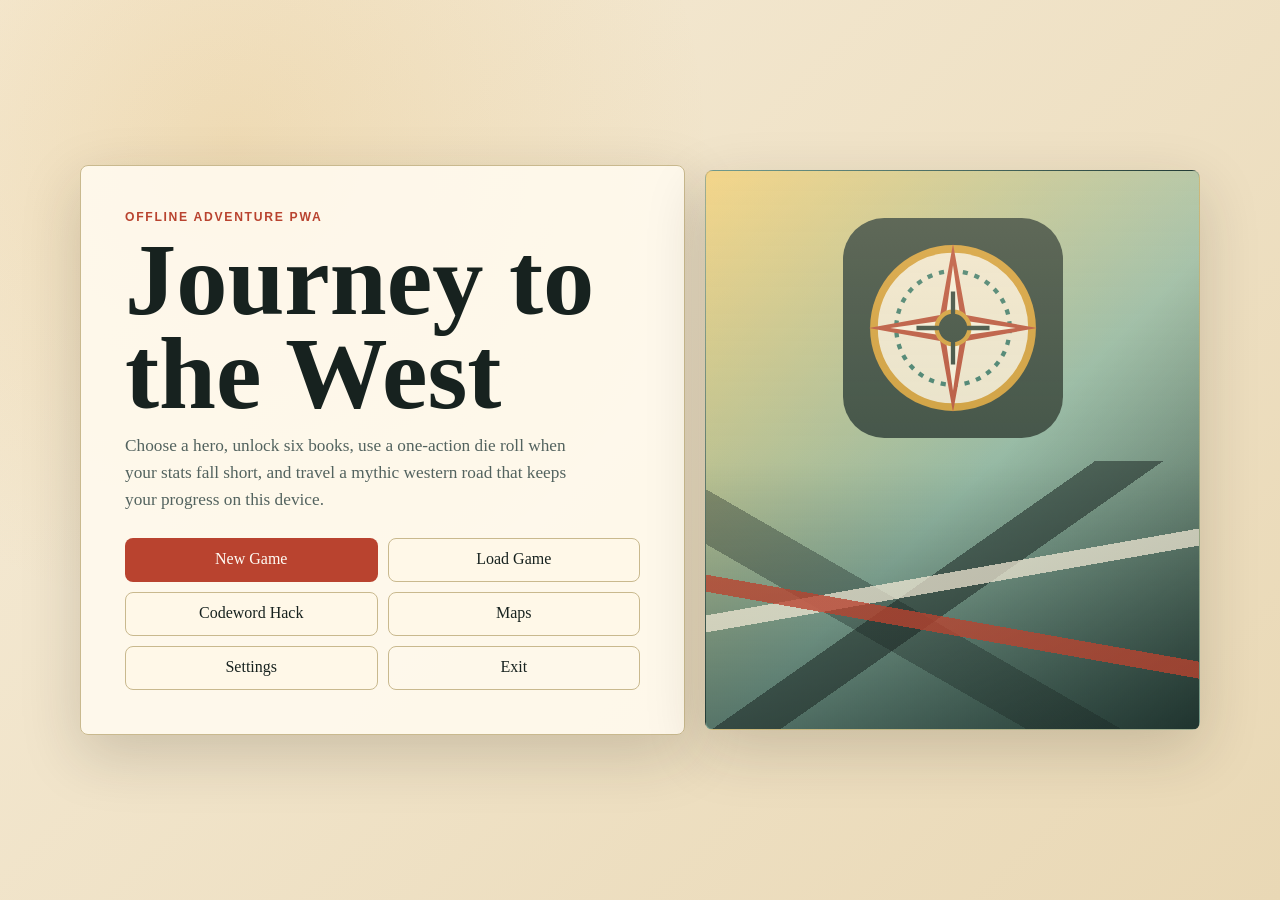
==== index.html @ ff921e15 "first version" ====
<!doctype html>
<html lang="en">
  <head>
    <meta charset="utf-8">
    <meta name="viewport" content="width=device-width, initial-scale=1">
    <meta name="theme-color" content="#243832">
    <meta name="description" content="Journey to the West, an offline choose-your-own-adventure PWA.">
    <title>Journey to the West</title>
    <link rel="manifest" href="manifest.webmanifest">
    <link rel="icon" href="assets/compass.svg" type="image/svg+xml">
    <link rel="stylesheet" href="styles.css">
  </head>
  <body>
    <div id="app" class="app" aria-live="polite">
      <noscript>This game needs JavaScript enabled to run.</noscript>
    </div>
    <script src="data.js"></script>
    <script src="app.js"></script>
  </body>
</html>
---- styles.css ----
:root {
  color-scheme: light;
  --bg: #f6ecd8;
  --bg-strong: #e9d8b5;
  --ink: #17221f;
  --muted: #53635f;
  --line: #c9b98e;
  --panel: rgba(255, 250, 238, 0.92);
  --panel-solid: #fff8e8;
  --accent: #b9432f;
  --accent-2: #2f7569;
  --accent-3: #d69a2d;
  --danger: #8f2f2a;
  --shadow: 0 20px 60px rgba(38, 32, 22, 0.18);
  --radius: 8px;
  --font-size: 16px;
}

body.dark {
  color-scheme: dark;
  --bg: #141715;
  --bg-strong: #202921;
  --ink: #f5ead8;
  --muted: #b7c5be;
  --line: #4e594f;
  --panel: rgba(27, 35, 30, 0.94);
  --panel-solid: #1b231e;
  --accent: #e36d4e;
  --accent-2: #64b7a4;
  --accent-3: #e1af52;
  --danger: #ff8a76;
  --shadow: 0 20px 60px rgba(0, 0, 0, 0.35);
}

* {
  box-sizing: border-box;
}

html {
  min-height: 100%;
  background: var(--bg);
}

body {
  min-height: 100vh;
  margin: 0;
  color: var(--ink);
  font: var(--font-size)/1.55 Georgia, "Times New Roman", serif;
  background:
    radial-gradient(circle at 18% 16%, rgba(214, 154, 45, 0.18), transparent 30rem),
    linear-gradient(135deg, var(--bg), var(--bg-strong));
}

button,
input,
select {
  font: inherit;
}

button {
  min-height: 44px;
  border: 1px solid var(--line);
  border-radius: var(--radius);
  color: var(--ink);
  background: var(--panel-solid);
  cursor: pointer;
}

button:hover,
button:focus-visible {
  border-color: var(--accent-2);
  outline: 2px solid rgba(47, 117, 105, 0.2);
  outline-offset: 2px;
}

button:disabled {
  cursor: not-allowed;
  opacity: 0.55;
}

.app {
  min-height: 100vh;
}

.screen {
  width: min(1120px, calc(100% - 32px));
  min-height: 100vh;
  margin: 0 auto;
  padding: 32px 0;
  display: grid;
  align-content: center;
  gap: 20px;
}

.title-screen {
  grid-template-columns: minmax(0, 1.1fr) minmax(280px, 0.9fr);
  align-items: center;
}

.hero-art {
  min-height: 560px;
  border-radius: 8px;
  border: 1px solid rgba(23, 34, 31, 0.16);
  position: relative;
  overflow: hidden;
  background:
    linear-gradient(180deg, rgba(248, 229, 184, 0.3), rgba(47, 117, 105, 0.14)),
    url("assets/compass.svg") center 14% / 220px 220px no-repeat,
    linear-gradient(135deg, #f2cf77, #8fb9a7 55%, #243832);
  box-shadow: var(--shadow);
}

.hero-art::before,
.hero-art::after {
  content: "";
  position: absolute;
  inset: auto -10% 0;
  height: 48%;
  background:
    linear-gradient(145deg, transparent 0 45%, rgba(23, 34, 31, 0.52) 45% 52%, transparent 52%),
    linear-gradient(30deg, transparent 0 35%, rgba(23, 34, 31, 0.34) 35% 44%, transparent 44%),
    linear-gradient(180deg, transparent, rgba(23, 34, 31, 0.42));
}

.hero-art::after {
  inset: auto 0 8%;
  height: 28%;
  background:
    linear-gradient(10deg, transparent 0 38%, rgba(185, 67, 47, 0.78) 38% 45%, transparent 45%),
    linear-gradient(170deg, transparent 0 36%, rgba(246, 236, 216, 0.7) 36% 43%, transparent 43%);
}

.title-copy,
.panel {
  border: 1px solid var(--line);
  border-radius: var(--radius);
  background: var(--panel);
  box-shadow: var(--shadow);
}

.title-copy {
  padding: clamp(22px, 5vw, 44px);
}

.eyebrow {
  margin: 0 0 8px;
  color: var(--accent);
  font: 700 0.76rem/1.2 Arial, sans-serif;
  letter-spacing: 0.14em;
  text-transform: uppercase;
}

h1,
h2,
h3,
p {
  margin-top: 0;
}

h1 {
  margin-bottom: 12px;
  font-size: clamp(2.8rem, 8vw, 6.4rem);
  line-height: 0.92;
}

h2 {
  margin-bottom: 8px;
  font-size: clamp(1.6rem, 4vw, 2.8rem);
  line-height: 1.02;
}

h3 {
  margin-bottom: 8px;
  font-size: 1.1rem;
}

.subtitle {
  max-width: 52ch;
  color: var(--muted);
  font-size: 1.08rem;
}

.menu-grid {
  display: grid;
  grid-template-columns: repeat(2, minmax(0, 1fr));
  gap: 10px;
  margin-top: 24px;
}

.primary {
  color: #fffdf6;
  border-color: transparent;
  background: var(--accent);
}

.secondary {
  color: #fffdf6;
  border-color: transparent;
  background: var(--accent-2);
}

.quiet {
  background: transparent;
}

.danger {
  color: #fffdf6;
  border-color: transparent;
  background: var(--danger);
}

.topbar {
  display: flex;
  align-items: flex-start;
  justify-content: space-between;
  gap: 16px;
}

.screen-toolbar {
  grid-column: 1 / -1;
  display: flex;
  justify-content: flex-end;
  gap: 10px;
}

.panel {
  padding: clamp(18px, 4vw, 32px);
}

.hero-grid,
.save-grid,
.book-grid,
.section-grid,
.online-grid {
  display: grid;
  grid-template-columns: repeat(auto-fit, minmax(230px, 1fr));
  gap: 14px;
}

.hero-card,
.save-card,
.book-card,
.choice-card,
.stat-card,
.section-node {
  border: 1px solid var(--line);
  border-radius: var(--radius);
  padding: 16px;
  background: var(--panel-solid);
}

.hero-card {
  display: grid;
  gap: 12px;
}

.hero-card header,
.game-layout header {
  display: flex;
  align-items: flex-start;
  justify-content: space-between;
  gap: 12px;
}

.role,
.meta,
.muted {
  color: var(--muted);
}

.stat-list {
  display: grid;
  gap: 8px;
  margin: 0;
}

.stat-row {
  display: grid;
  grid-template-columns: 92px 1fr auto;
  gap: 10px;
  align-items: center;
}

.bar {
  height: 9px;
  border-radius: 99px;
  overflow: hidden;
  background: color-mix(in srgb, var(--line), transparent 35%);
}

.bar span {
  display: block;
  height: 100%;
  width: var(--value);
  background: linear-gradient(90deg, var(--accent-2), var(--accent-3));
}

.game-layout {
  grid-template-columns: minmax(250px, 0.34fr) minmax(0, 0.66fr);
  align-content: start;
}

.sidebar {
  display: grid;
  gap: 14px;
}

.story-text {
  font-size: 1.12rem;
}

.story-scene {
  min-height: 180px;
  margin: 20px 0;
  border-radius: 8px;
  border: 1px solid var(--line);
  background:
    linear-gradient(120deg, rgba(185, 67, 47, 0.15), rgba(47, 117, 105, 0.2)),
    repeating-linear-gradient(135deg, transparent 0 18px, rgba(255, 255, 255, 0.12) 18px 20px);
  position: relative;
  overflow: hidden;
}

.story-scene::before {
  content: attr(data-art);
  position: absolute;
  left: 20px;
  bottom: 16px;
  color: rgba(23, 34, 31, 0.72);
  font: 700 0.78rem/1.2 Arial, sans-serif;
  letter-spacing: 0.16em;
  text-transform: uppercase;
}

body.dark .story-scene::before {
  color: rgba(245, 234, 216, 0.78);
}

.choices {
  display: grid;
  gap: 12px;
}

.choice-card {
  width: 100%;
  text-align: left;
}

.choice-card strong {
  display: block;
  margin-bottom: 4px;
}

.choice-card.locked {
  color: var(--muted);
}

.inventory-list,
.code-list,
.flag-list {
  display: flex;
  flex-wrap: wrap;
  gap: 8px;
  margin: 0;
  padding: 0;
  list-style: none;
}

.pill {
  border: 1px solid var(--line);
  border-radius: 999px;
  padding: 4px 10px;
  background: color-mix(in srgb, var(--panel-solid), var(--accent-3) 9%);
  font: 700 0.78rem/1.3 Arial, sans-serif;
}

.form-row {
  display: grid;
  gap: 8px;
  margin: 12px 0;
}

input,
select {
  min-height: 44px;
  width: 100%;
  border: 1px solid var(--line);
  border-radius: var(--radius);
  padding: 8px 12px;
  color: var(--ink);
  background: var(--panel-solid);
}

.actions {
  display: flex;
  flex-wrap: wrap;
  gap: 10px;
  margin-top: 16px;
}

.book-card.locked,
.section-node.locked {
  opacity: 0.58;
}

.section-node.visited {
  border-color: var(--accent-2);
}

.toast {
  margin-top: 12px;
  color: var(--accent-2);
  font-weight: 700;
}

.install-status {
  padding: 12px;
  border: 1px dashed var(--line);
  border-radius: var(--radius);
  color: var(--muted);
}

.leaderboard-list {
  display: grid;
  gap: 8px;
  margin: 18px 0 0;
  padding-left: 24px;
}

.leaderboard-list li {
  display: grid;
  grid-template-columns: minmax(0, 1fr) minmax(72px, auto);
  gap: 4px 12px;
  align-items: baseline;
  padding: 10px 0;
  border-bottom: 1px solid var(--line);
}

.leaderboard-list span {
  grid-column: 1 / -1;
  color: var(--muted);
  font-size: 0.9rem;
}

.chat-log {
  display: grid;
  gap: 10px;
  max-height: 380px;
  overflow: auto;
  padding: 12px;
  border: 1px solid var(--line);
  border-radius: var(--radius);
  background: color-mix(in srgb, var(--panel-solid), transparent 20%);
}

.chat-message {
  display: grid;
  gap: 2px;
  padding-bottom: 10px;
  border-bottom: 1px solid color-mix(in srgb, var(--line), transparent 35%);
}

.chat-message span {
  overflow-wrap: anywhere;
}

@media (prefers-reduced-motion: no-preference) {
  body:not(.reduce-motion) button,
  body:not(.reduce-motion) .hero-card,
  body:not(.reduce-motion) .choice-card {
    transition: transform 140ms ease, border-color 140ms ease, box-shadow 140ms ease;
  }

  body:not(.reduce-motion) button:hover,
  body:not(.reduce-motion) .hero-card:hover,
  body:not(.reduce-motion) .choice-card:hover {
    transform: translateY(-1px);
  }
}

@media (max-width: 820px) {
  .screen,
  .title-screen,
  .game-layout {
    grid-template-columns: 1fr;
  }

  .screen {
    width: min(100% - 20px, 680px);
    padding: 16px 0;
    align-content: start;
  }

  .hero-art {
    min-height: 260px;
    order: -1;
  }

  .menu-grid {
    grid-template-columns: 1fr;
  }

  .topbar {
    display: grid;
  }

  h1 {
    font-size: clamp(2.4rem, 18vw, 4rem);
  }
}
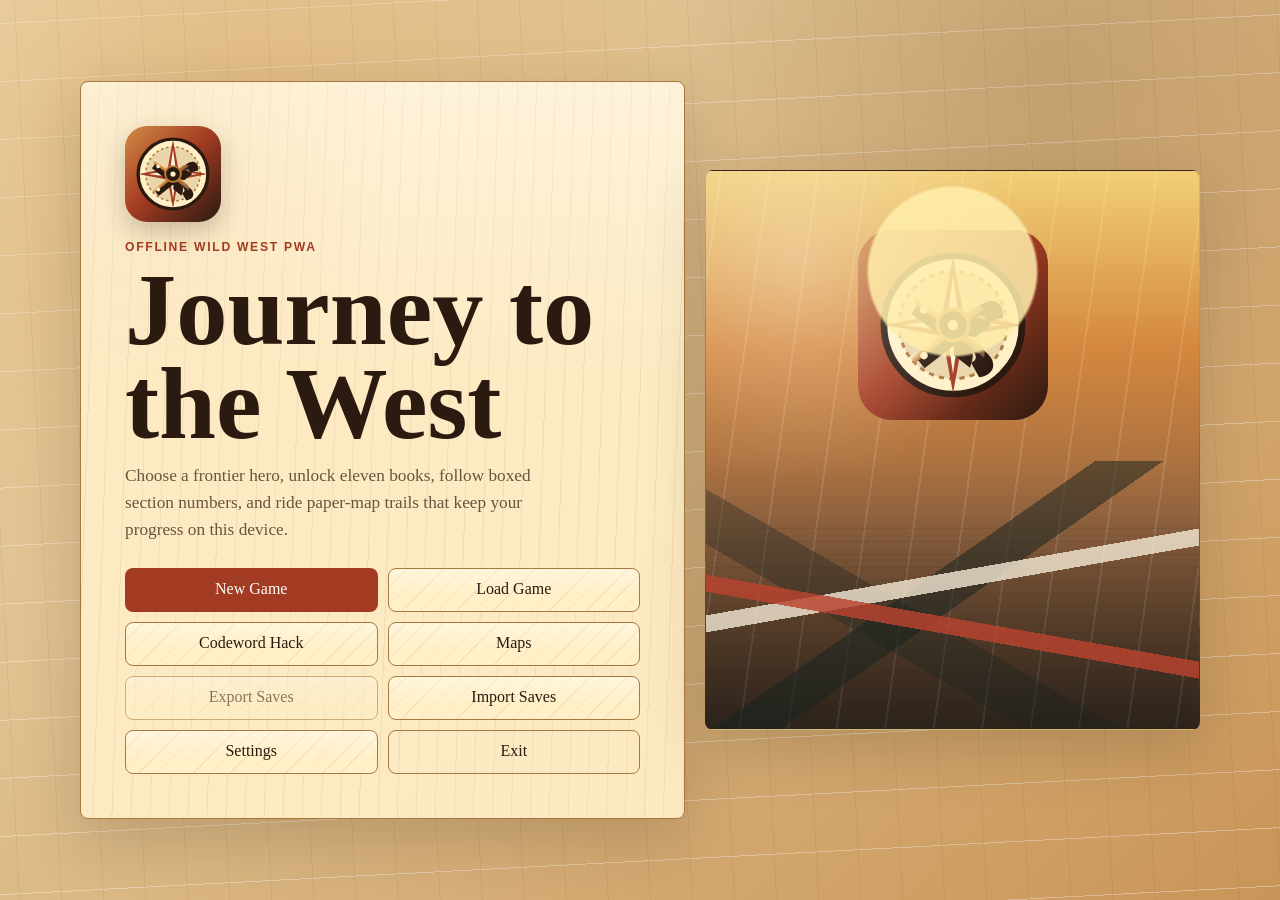
==== commit 10cba601: "updates" ====
--- a/index.html
+++ b/index.html
@@ -3,9 +3,9 @@
   <head>
     <meta charset="utf-8">
     <meta name="viewport" content="width=device-width, initial-scale=1">
-    <meta name="theme-color" content="#243832">
-    <meta name="description" content="Journey to the West, an offline choose-your-own-adventure PWA.">
-    <title>Journey to the West</title>
+    <meta name="theme-color" content="#a33b22">
+    <meta name="description" content="Journey to the West: Frontier Trails, an offline Wild West choose-your-own-adventure PWA.">
+    <title>Journey to the West: Frontier Trails</title>
     <link rel="manifest" href="manifest.webmanifest">
     <link rel="icon" href="assets/compass.svg" type="image/svg+xml">
     <link rel="stylesheet" href="styles.css">
--- a/styles.css
+++ b/styles.css
@@ -1,35 +1,41 @@
 :root {
   color-scheme: light;
-  --bg: #f6ecd8;
-  --bg-strong: #e9d8b5;
-  --ink: #17221f;
-  --muted: #53635f;
-  --line: #c9b98e;
-  --panel: rgba(255, 250, 238, 0.92);
-  --panel-solid: #fff8e8;
-  --accent: #b9432f;
-  --accent-2: #2f7569;
-  --accent-3: #d69a2d;
-  --danger: #8f2f2a;
+  --bg: #ead5aa;
+  --bg-strong: #c99558;
+  --ink: #2a1a10;
+  --muted: #6b543e;
+  --line: #a8783e;
+  --panel: rgba(255, 238, 199, 0.93);
+  --panel-solid: #fff0c8;
+  --accent: #a33b22;
+  --accent-2: #3f6f5c;
+  --accent-3: #c27a2f;
+  --danger: #7f211a;
   --shadow: 0 20px 60px rgba(38, 32, 22, 0.18);
   --radius: 8px;
   --font-size: 16px;
+  --paper-fleck: rgba(94, 68, 35, 0.08);
+  --paper-fiber: rgba(255, 255, 255, 0.32);
+  --surface-sheen: rgba(255, 255, 255, 0.38);
 }
 
 body.dark {
   color-scheme: dark;
-  --bg: #141715;
-  --bg-strong: #202921;
-  --ink: #f5ead8;
-  --muted: #b7c5be;
-  --line: #4e594f;
-  --panel: rgba(27, 35, 30, 0.94);
-  --panel-solid: #1b231e;
-  --accent: #e36d4e;
-  --accent-2: #64b7a4;
-  --accent-3: #e1af52;
-  --danger: #ff8a76;
+  --bg: #1d1510;
+  --bg-strong: #332217;
+  --ink: #f9e8c7;
+  --muted: #d7bc90;
+  --line: #6f4d2a;
+  --panel: rgba(42, 29, 20, 0.95);
+  --panel-solid: #2a1d14;
+  --accent: #df6a3a;
+  --accent-2: #7db098;
+  --accent-3: #dda34e;
+  --danger: #f07c58;
   --shadow: 0 20px 60px rgba(0, 0, 0, 0.35);
+  --paper-fleck: rgba(255, 230, 184, 0.055);
+  --paper-fiber: rgba(255, 255, 255, 0.08);
+  --surface-sheen: rgba(255, 255, 255, 0.06);
 }
 
 * {
@@ -47,7 +53,10 @@
   color: var(--ink);
   font: var(--font-size)/1.55 Georgia, "Times New Roman", serif;
   background:
-    radial-gradient(circle at 18% 16%, rgba(214, 154, 45, 0.18), transparent 30rem),
+    radial-gradient(circle at 18% 16%, rgba(214, 132, 45, 0.26), transparent 30rem),
+    radial-gradient(circle at 82% 8%, rgba(83, 55, 30, 0.16), transparent 24rem),
+    repeating-linear-gradient(87deg, transparent 0 19px, var(--paper-fleck) 19px 20px, transparent 20px 42px),
+    repeating-linear-gradient(177deg, transparent 0 23px, var(--paper-fiber) 23px 24px, transparent 24px 58px),
     linear-gradient(135deg, var(--bg), var(--bg-strong));
 }
 
@@ -62,7 +71,10 @@
   border: 1px solid var(--line);
   border-radius: var(--radius);
   color: var(--ink);
-  background: var(--panel-solid);
+  background:
+    linear-gradient(180deg, var(--surface-sheen), transparent 60%),
+    repeating-linear-gradient(135deg, transparent 0 12px, var(--paper-fleck) 12px 13px),
+    var(--panel-solid);
   cursor: pointer;
 }
 
@@ -80,6 +92,18 @@
 
 .app {
   min-height: 100vh;
+}
+
+.visually-hidden {
+  position: absolute;
+  width: 1px;
+  height: 1px;
+  padding: 0;
+  margin: -1px;
+  overflow: hidden;
+  clip: rect(0 0 0 0);
+  white-space: nowrap;
+  border: 0;
 }
 
 .screen {
@@ -104,9 +128,11 @@
   position: relative;
   overflow: hidden;
   background:
-    linear-gradient(180deg, rgba(248, 229, 184, 0.3), rgba(47, 117, 105, 0.14)),
-    url("assets/compass.svg") center 14% / 220px 220px no-repeat,
-    linear-gradient(135deg, #f2cf77, #8fb9a7 55%, #243832);
+    radial-gradient(circle at 50% 18%, rgba(255, 238, 171, 0.86) 0 5.2rem, transparent 5.4rem),
+    radial-gradient(circle at 18% 16%, rgba(255, 255, 255, 0.32), transparent 14rem),
+    url("assets/compass.svg") center 16% / 190px 190px no-repeat,
+    repeating-linear-gradient(98deg, transparent 0 14px, rgba(255, 255, 255, 0.12) 14px 16px, transparent 16px 48px),
+    linear-gradient(180deg, #f2cf77 0%, #d4873e 32%, #9b6841 62%, #3b2418 100%);
   box-shadow: var(--shadow);
 }
 
@@ -126,20 +152,34 @@
   inset: auto 0 8%;
   height: 28%;
   background:
-    linear-gradient(10deg, transparent 0 38%, rgba(185, 67, 47, 0.78) 38% 45%, transparent 45%),
-    linear-gradient(170deg, transparent 0 36%, rgba(246, 236, 216, 0.7) 36% 43%, transparent 43%);
+    linear-gradient(10deg, transparent 0 38%, rgba(185, 67, 47, 0.82) 38% 45%, transparent 45%),
+    linear-gradient(170deg, transparent 0 36%, rgba(246, 236, 216, 0.78) 36% 43%, transparent 43%),
+    repeating-linear-gradient(0deg, transparent 0 12px, rgba(23, 34, 31, 0.1) 12px 13px);
 }
 
 .title-copy,
 .panel {
   border: 1px solid var(--line);
   border-radius: var(--radius);
-  background: var(--panel);
+  background:
+    linear-gradient(180deg, var(--surface-sheen), transparent 42%),
+    radial-gradient(circle at 12% 8%, rgba(214, 154, 45, 0.1), transparent 16rem),
+    repeating-linear-gradient(92deg, transparent 0 18px, var(--paper-fleck) 18px 19px),
+    var(--panel);
   box-shadow: var(--shadow);
 }
 
 .title-copy {
   padding: clamp(22px, 5vw, 44px);
+}
+
+.app-logo {
+  width: 96px;
+  height: 96px;
+  display: block;
+  margin-bottom: 18px;
+  border-radius: 22px;
+  box-shadow: 0 10px 24px rgba(42, 26, 16, 0.22);
 }
 
 .eyebrow {
@@ -246,7 +286,10 @@
   border: 1px solid var(--line);
   border-radius: var(--radius);
   padding: 16px;
-  background: var(--panel-solid);
+  background:
+    linear-gradient(180deg, var(--surface-sheen), transparent 52%),
+    repeating-linear-gradient(145deg, transparent 0 15px, var(--paper-fleck) 15px 16px),
+    var(--panel-solid);
 }
 
 .hero-card {
@@ -315,10 +358,22 @@
   border-radius: 8px;
   border: 1px solid var(--line);
   background:
-    linear-gradient(120deg, rgba(185, 67, 47, 0.15), rgba(47, 117, 105, 0.2)),
-    repeating-linear-gradient(135deg, transparent 0 18px, rgba(255, 255, 255, 0.12) 18px 20px);
+    var(--scene-texture),
+    repeating-linear-gradient(135deg, transparent 0 18px, rgba(255, 255, 255, 0.12) 18px 20px),
+    linear-gradient(120deg, rgba(185, 67, 47, 0.15), rgba(47, 117, 105, 0.2));
   position: relative;
   overflow: hidden;
+}
+
+.story-scene::after {
+  content: "";
+  position: absolute;
+  inset: 0;
+  background:
+    radial-gradient(circle at 18% 22%, rgba(255, 255, 255, 0.16), transparent 10rem),
+    repeating-linear-gradient(90deg, transparent 0 34px, rgba(23, 34, 31, 0.05) 34px 35px);
+  mix-blend-mode: soft-light;
+  pointer-events: none;
 }
 
 .story-scene::before {
@@ -330,6 +385,93 @@
   font: 700 0.78rem/1.2 Arial, sans-serif;
   letter-spacing: 0.16em;
   text-transform: uppercase;
+  z-index: 1;
+}
+
+.story-scene[data-book="1"] {
+  --scene-texture:
+    radial-gradient(circle at 78% 20%, rgba(255, 225, 131, 0.76) 0 3.8rem, transparent 4rem),
+    linear-gradient(150deg, transparent 0 48%, rgba(66, 87, 64, 0.42) 48% 55%, transparent 55%),
+    linear-gradient(20deg, transparent 0 36%, rgba(185, 67, 47, 0.5) 36% 42%, transparent 42%),
+    linear-gradient(180deg, #efd17f, #c99c65 48%, #6f8a75);
+}
+
+.story-scene[data-book="2"] {
+  --scene-texture:
+    radial-gradient(circle at 76% 18%, rgba(238, 241, 206, 0.72) 0 2.8rem, transparent 3rem),
+    repeating-linear-gradient(0deg, rgba(255, 255, 255, 0.15) 0 2px, transparent 2px 16px),
+    linear-gradient(170deg, transparent 0 52%, rgba(240, 221, 156, 0.28) 52% 57%, transparent 57%),
+    linear-gradient(180deg, #263c54, #315f68 56%, #15272d);
+}
+
+.story-scene[data-book="3"] {
+  --scene-texture:
+    radial-gradient(ellipse at 38% 28%, rgba(255, 255, 255, 0.8), transparent 11rem),
+    radial-gradient(ellipse at 72% 42%, rgba(255, 255, 255, 0.55), transparent 9rem),
+    linear-gradient(135deg, transparent 0 42%, rgba(172, 196, 203, 0.62) 42% 50%, transparent 50%),
+    linear-gradient(180deg, #93b7c6, #f2eee0 52%, #6d8e9a);
+}
+
+.story-scene[data-book="4"] {
+  --scene-texture:
+    repeating-linear-gradient(90deg, rgba(255, 255, 255, 0.16) 0 2px, transparent 2px 28px),
+    linear-gradient(135deg, transparent 0 44%, rgba(210, 169, 74, 0.42) 44% 49%, transparent 49%),
+    linear-gradient(180deg, #2f7569, #91b88b 54%, #1d493d);
+}
+
+.story-scene[data-book="5"] {
+  --scene-texture:
+    radial-gradient(circle at 26% 72%, rgba(227, 109, 78, 0.45), transparent 8rem),
+    repeating-linear-gradient(120deg, rgba(255, 255, 255, 0.08) 0 3px, transparent 3px 24px),
+    linear-gradient(35deg, transparent 0 40%, rgba(32, 34, 31, 0.64) 40% 48%, transparent 48%),
+    linear-gradient(180deg, #655d53, #2c302d 58%, #151817);
+}
+
+.story-scene[data-book="6"] {
+  --scene-texture:
+    radial-gradient(circle at 50% 24%, rgba(255, 232, 156, 0.76) 0 4.4rem, transparent 4.7rem),
+    radial-gradient(ellipse at 50% 78%, rgba(236, 168, 178, 0.34), transparent 12rem),
+    repeating-linear-gradient(60deg, rgba(255, 255, 255, 0.11) 0 2px, transparent 2px 22px),
+    linear-gradient(180deg, #dfb46c, #d8898c 48%, #596f79);
+}
+
+.story-scene[data-book="7"] {
+  --scene-texture:
+    radial-gradient(circle at 24% 24%, rgba(220, 220, 210, 0.34), transparent 8rem),
+    repeating-linear-gradient(110deg, rgba(255, 255, 255, 0.08) 0 3px, transparent 3px 22px),
+    linear-gradient(35deg, transparent 0 40%, rgba(62, 52, 48, 0.62) 40% 48%, transparent 48%),
+    linear-gradient(180deg, #7f7469, #4b433c 58%, #221b18);
+}
+
+.story-scene[data-book="8"] {
+  --scene-texture:
+    radial-gradient(circle at 78% 22%, rgba(227, 109, 78, 0.38), transparent 7rem),
+    repeating-linear-gradient(20deg, rgba(255, 255, 255, 0.07) 0 2px, transparent 2px 18px),
+    linear-gradient(180deg, #6c4a37, #38271d 56%, #19100c);
+}
+
+.story-scene[data-book="9"] {
+  --scene-texture:
+    radial-gradient(circle at 58% 28%, rgba(245, 236, 191, 0.65), transparent 7rem),
+    radial-gradient(ellipse at 48% 78%, rgba(210, 210, 194, 0.25), transparent 11rem),
+    repeating-linear-gradient(70deg, rgba(255, 255, 255, 0.1) 0 2px, transparent 2px 26px),
+    linear-gradient(180deg, #d4b36c, #a78355 54%, #6b5b54);
+}
+
+.story-scene[data-book="10"] {
+  --scene-texture:
+    radial-gradient(circle at 76% 18%, rgba(255, 238, 171, 0.58), transparent 6rem),
+    repeating-linear-gradient(0deg, rgba(255, 255, 255, 0.1) 0 3px, transparent 3px 28px),
+    linear-gradient(160deg, transparent 0 48%, rgba(25, 25, 24, 0.58) 48% 54%, transparent 54%),
+    linear-gradient(180deg, #856044, #4d4a41 55%, #171918);
+}
+
+.story-scene[data-book="11"] {
+  --scene-texture:
+    radial-gradient(circle at 50% 18%, rgba(255, 223, 127, 0.84), transparent 8rem),
+    linear-gradient(30deg, transparent 0 42%, rgba(126, 33, 26, 0.46) 42% 49%, transparent 49%),
+    repeating-linear-gradient(90deg, rgba(255, 255, 255, 0.09) 0 2px, transparent 2px 24px),
+    linear-gradient(180deg, #da9e56, #84412f 54%, #2d1812);
 }
 
 body.dark .story-scene::before {
@@ -339,6 +481,61 @@
 .choices {
   display: grid;
   gap: 12px;
+}
+
+.choice-row {
+  display: grid;
+  grid-template-columns: minmax(64px, auto) minmax(0, 1fr);
+  gap: 12px;
+  align-items: stretch;
+  border: 1px solid var(--line);
+  border-radius: var(--radius);
+  padding: 12px;
+  background:
+    linear-gradient(180deg, var(--surface-sheen), transparent 52%),
+    repeating-linear-gradient(0deg, transparent 0 15px, var(--paper-fleck) 15px 16px),
+    var(--panel-solid);
+}
+
+.choice-row p {
+  margin: 0;
+  display: grid;
+  align-content: center;
+  gap: 4px;
+}
+
+.choice-row span {
+  color: var(--muted);
+}
+
+.choice-row.locked {
+  color: var(--muted);
+}
+
+.choice-number {
+  min-width: 64px;
+  min-height: 64px;
+  padding: 6px;
+  display: grid;
+  place-items: center;
+  color: #fff7df;
+  border: 2px solid color-mix(in srgb, var(--accent-3), #fff 18%);
+  background:
+    radial-gradient(circle at 35% 25%, rgba(255, 255, 255, 0.26), transparent 32%),
+    linear-gradient(180deg, var(--accent), #652214);
+  font: 800 0.86rem/1 Arial, sans-serif;
+  letter-spacing: 0.04em;
+  text-transform: uppercase;
+}
+
+.choice-number:disabled {
+  opacity: 0.65;
+}
+
+.choice-row.locked .choice-number {
+  background:
+    radial-gradient(circle at 35% 25%, rgba(255, 255, 255, 0.16), transparent 32%),
+    linear-gradient(180deg, #87705a, #514033);
 }
 
 .choice-card {
@@ -370,7 +567,9 @@
   border: 1px solid var(--line);
   border-radius: 999px;
   padding: 4px 10px;
-  background: color-mix(in srgb, var(--panel-solid), var(--accent-3) 9%);
+  background:
+    linear-gradient(180deg, var(--surface-sheen), transparent),
+    color-mix(in srgb, var(--panel-solid), var(--accent-3) 9%);
   font: 700 0.78rem/1.3 Arial, sans-serif;
 }
 
@@ -407,6 +606,219 @@
   border-color: var(--accent-2);
 }
 
+.section-node.current {
+  border-color: var(--accent);
+  box-shadow: inset 0 0 0 2px color-mix(in srgb, var(--accent), transparent 35%);
+}
+
+.compact-sections {
+  grid-template-columns: repeat(auto-fit, minmax(112px, 1fr));
+}
+
+.map-card {
+  display: grid;
+  align-content: start;
+  gap: 12px;
+}
+
+.world-map {
+  min-height: 230px;
+  border: 1px solid var(--line);
+  border-radius: var(--radius);
+  position: relative;
+  overflow: hidden;
+  background:
+    var(--map-texture),
+    repeating-linear-gradient(90deg, transparent 0 24px, rgba(255, 255, 255, 0.1) 24px 25px),
+    linear-gradient(135deg, color-mix(in srgb, var(--accent-2), transparent 20%), color-mix(in srgb, var(--accent-3), transparent 18%));
+  box-shadow: inset 0 0 40px rgba(23, 34, 31, 0.18);
+}
+
+.world-map::before,
+.world-map::after {
+  content: "";
+  position: absolute;
+  inset: 0;
+  pointer-events: none;
+}
+
+.world-map::before {
+  background:
+    radial-gradient(circle at 22% 22%, rgba(255, 255, 255, 0.18), transparent 9rem),
+    repeating-linear-gradient(32deg, transparent 0 20px, rgba(23, 34, 31, 0.07) 20px 21px);
+  mix-blend-mode: soft-light;
+}
+
+.world-map::after {
+  border: 12px solid rgba(255, 248, 232, 0.2);
+  box-shadow: inset 0 0 0 1px rgba(23, 34, 31, 0.18);
+}
+
+.world-map[data-book="1"] {
+  --map-texture:
+    radial-gradient(circle at 18% 28%, rgba(255, 226, 138, 0.78), transparent 8rem),
+    linear-gradient(18deg, transparent 0 44%, rgba(111, 138, 117, 0.55) 44% 50%, transparent 50%),
+    linear-gradient(160deg, transparent 0 54%, rgba(185, 67, 47, 0.42) 54% 60%, transparent 60%),
+    linear-gradient(180deg, #e9c16f, #c99156 48%, #799777);
+}
+
+.world-map[data-book="2"] {
+  --map-texture:
+    radial-gradient(circle at 78% 22%, rgba(238, 241, 206, 0.72), transparent 5rem),
+    repeating-linear-gradient(6deg, rgba(255, 255, 255, 0.18) 0 4px, transparent 4px 22px),
+    linear-gradient(110deg, transparent 0 42%, rgba(230, 206, 137, 0.28) 42% 48%, transparent 48%),
+    linear-gradient(180deg, #263c54, #33727b 58%, #15272d);
+}
+
+.world-map[data-book="3"] {
+  --map-texture:
+    radial-gradient(ellipse at 28% 32%, rgba(255, 255, 255, 0.86), transparent 9rem),
+    radial-gradient(ellipse at 68% 46%, rgba(255, 255, 255, 0.58), transparent 8rem),
+    linear-gradient(136deg, transparent 0 42%, rgba(106, 137, 151, 0.45) 42% 49%, transparent 49%),
+    linear-gradient(180deg, #84adbe, #f3eedf 54%, #7498a2);
+}
+
+.world-map[data-book="4"] {
+  --map-texture:
+    repeating-linear-gradient(90deg, rgba(255, 255, 255, 0.18) 0 2px, transparent 2px 28px),
+    repeating-linear-gradient(0deg, transparent 0 30px, rgba(29, 73, 61, 0.22) 30px 32px),
+    linear-gradient(135deg, transparent 0 43%, rgba(225, 175, 82, 0.46) 43% 48%, transparent 48%),
+    linear-gradient(180deg, #2f7569, #94bd8e 55%, #1d493d);
+}
+
+.world-map[data-book="5"] {
+  --map-texture:
+    radial-gradient(circle at 30% 72%, rgba(227, 109, 78, 0.48), transparent 8rem),
+    repeating-linear-gradient(124deg, rgba(255, 255, 255, 0.08) 0 3px, transparent 3px 24px),
+    linear-gradient(38deg, transparent 0 40%, rgba(32, 34, 31, 0.64) 40% 48%, transparent 48%),
+    linear-gradient(180deg, #655d53, #30322f 58%, #151817);
+}
+
+.world-map[data-book="6"] {
+  --map-texture:
+    radial-gradient(circle at 50% 24%, rgba(255, 232, 156, 0.78), transparent 7rem),
+    radial-gradient(ellipse at 50% 78%, rgba(236, 168, 178, 0.42), transparent 12rem),
+    repeating-linear-gradient(60deg, rgba(255, 255, 255, 0.12) 0 2px, transparent 2px 22px),
+    linear-gradient(180deg, #dfb46c, #d8898c 48%, #596f79);
+}
+
+.world-map[data-book="7"] {
+  --map-texture:
+    radial-gradient(circle at 24% 24%, rgba(220, 220, 210, 0.34), transparent 8rem),
+    repeating-linear-gradient(110deg, rgba(255, 255, 255, 0.08) 0 3px, transparent 3px 22px),
+    linear-gradient(35deg, transparent 0 40%, rgba(62, 52, 48, 0.62) 40% 48%, transparent 48%),
+    linear-gradient(180deg, #7f7469, #4b433c 58%, #221b18);
+}
+
+.world-map[data-book="8"] {
+  --map-texture:
+    radial-gradient(circle at 78% 22%, rgba(227, 109, 78, 0.38), transparent 7rem),
+    repeating-linear-gradient(20deg, rgba(255, 255, 255, 0.07) 0 2px, transparent 2px 18px),
+    linear-gradient(180deg, #6c4a37, #38271d 56%, #19100c);
+}
+
+.world-map[data-book="9"] {
+  --map-texture:
+    radial-gradient(circle at 58% 28%, rgba(245, 236, 191, 0.65), transparent 7rem),
+    radial-gradient(ellipse at 48% 78%, rgba(210, 210, 194, 0.25), transparent 11rem),
+    repeating-linear-gradient(70deg, rgba(255, 255, 255, 0.1) 0 2px, transparent 2px 26px),
+    linear-gradient(180deg, #d4b36c, #a78355 54%, #6b5b54);
+}
+
+.world-map[data-book="10"] {
+  --map-texture:
+    radial-gradient(circle at 76% 18%, rgba(255, 238, 171, 0.58), transparent 6rem),
+    repeating-linear-gradient(0deg, rgba(255, 255, 255, 0.1) 0 3px, transparent 3px 28px),
+    linear-gradient(160deg, transparent 0 48%, rgba(25, 25, 24, 0.58) 48% 54%, transparent 54%),
+    linear-gradient(180deg, #856044, #4d4a41 55%, #171918);
+}
+
+.world-map[data-book="11"] {
+  --map-texture:
+    radial-gradient(circle at 50% 18%, rgba(255, 223, 127, 0.84), transparent 8rem),
+    linear-gradient(30deg, transparent 0 42%, rgba(126, 33, 26, 0.46) 42% 49%, transparent 49%),
+    repeating-linear-gradient(90deg, rgba(255, 255, 255, 0.09) 0 2px, transparent 2px 24px),
+    linear-gradient(180deg, #da9e56, #84412f 54%, #2d1812);
+}
+
+.map-route {
+  position: absolute;
+  left: 10%;
+  right: 8%;
+  top: 52%;
+  height: 4px;
+  border-radius: 999px;
+  background: rgba(255, 248, 232, 0.64);
+  box-shadow: 0 0 0 1px rgba(23, 34, 31, 0.18), 0 8px 18px rgba(23, 34, 31, 0.16);
+  transform: rotate(-8deg);
+}
+
+.map-pin {
+  position: absolute;
+  left: var(--x);
+  top: var(--y);
+  width: 34px;
+  height: 34px;
+  min-height: 34px;
+  padding: 0;
+  display: grid;
+  place-items: center;
+  border: 2px solid rgba(255, 248, 232, 0.84);
+  border-radius: 50%;
+  color: #fffdf6;
+  background:
+    radial-gradient(circle at 35% 28%, rgba(255, 255, 255, 0.45), transparent 35%),
+    var(--accent);
+  box-shadow: 0 8px 16px rgba(23, 34, 31, 0.24);
+  transform: translate(-50%, -50%);
+  z-index: 2;
+}
+
+.map-pin span {
+  font: 700 0.66rem/1 Arial, sans-serif;
+}
+
+.map-pin:disabled {
+  opacity: 0.54;
+}
+
+.map-pin.visited {
+  background:
+    radial-gradient(circle at 35% 28%, rgba(255, 255, 255, 0.45), transparent 35%),
+    var(--accent-2);
+}
+
+.map-name {
+  position: absolute;
+  left: 14px;
+  right: 14px;
+  bottom: 12px;
+  z-index: 2;
+  color: rgba(255, 253, 246, 0.92);
+  font: 700 0.82rem/1.2 Arial, sans-serif;
+  letter-spacing: 0.12em;
+  text-transform: uppercase;
+  text-shadow: 0 2px 8px rgba(23, 34, 31, 0.45);
+}
+
+.map-regions {
+  display: flex;
+  flex-wrap: wrap;
+  gap: 8px;
+  margin: 0;
+  padding: 0;
+  list-style: none;
+}
+
+.map-regions li {
+  border: 1px solid var(--line);
+  border-radius: 999px;
+  padding: 3px 9px;
+  color: var(--muted);
+  background: color-mix(in srgb, var(--panel-solid), transparent 18%);
+  font: 700 0.74rem/1.3 Arial, sans-serif;
+}
+
 .toast {
   margin-top: 12px;
   color: var(--accent-2);
@@ -467,12 +879,14 @@
 @media (prefers-reduced-motion: no-preference) {
   body:not(.reduce-motion) button,
   body:not(.reduce-motion) .hero-card,
+  body:not(.reduce-motion) .choice-row,
   body:not(.reduce-motion) .choice-card {
     transition: transform 140ms ease, border-color 140ms ease, box-shadow 140ms ease;
   }
 
   body:not(.reduce-motion) button:hover,
   body:not(.reduce-motion) .hero-card:hover,
+  body:not(.reduce-motion) .choice-row:hover,
   body:not(.reduce-motion) .choice-card:hover {
     transform: translateY(-1px);
   }
@@ -504,6 +918,14 @@
     display: grid;
   }
 
+  .choice-row {
+    grid-template-columns: 1fr;
+  }
+
+  .choice-number {
+    width: 100%;
+  }
+
   h1 {
     font-size: clamp(2.4rem, 18vw, 4rem);
   }
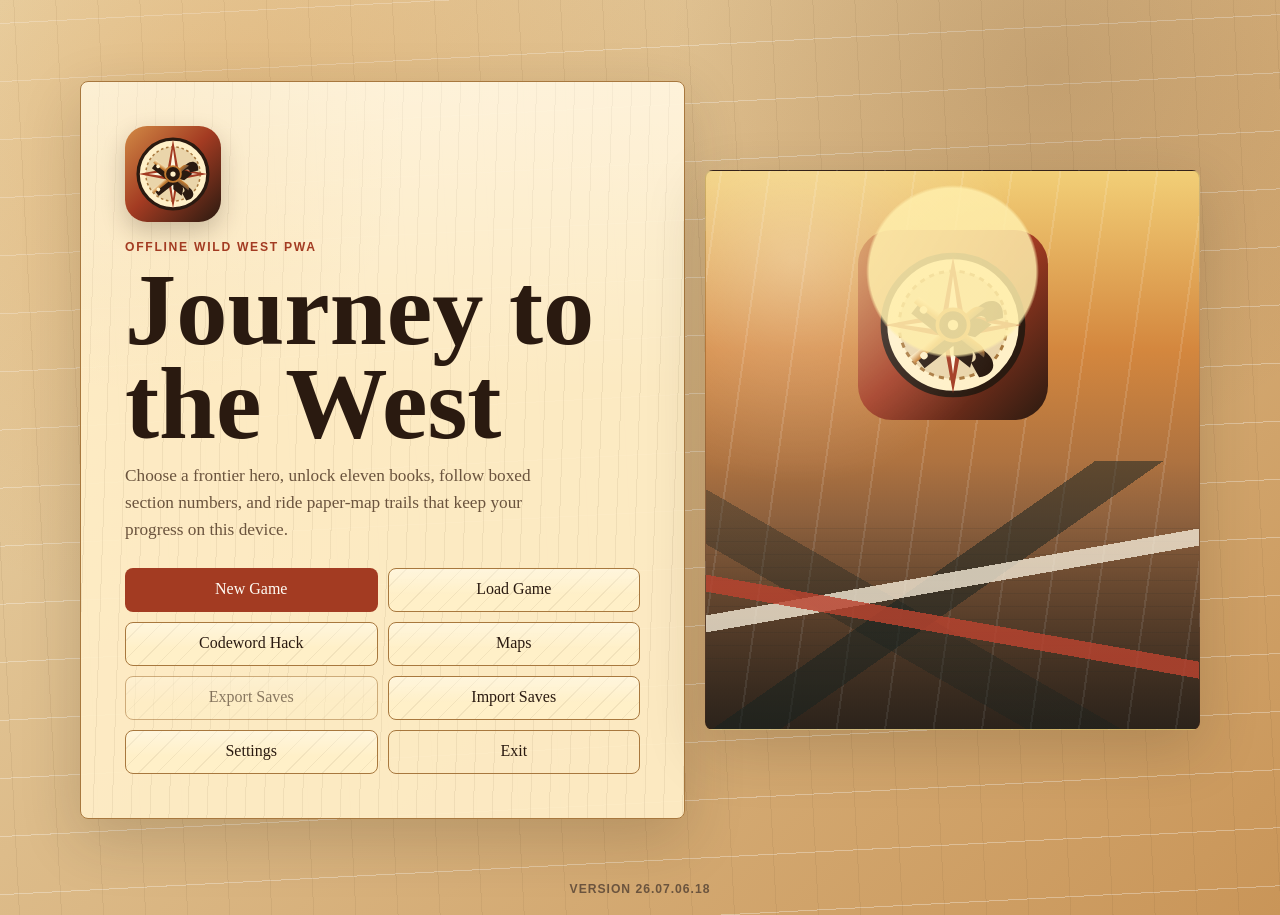
==== commit 451ac8fd: "fixes and chgalenges" ====
--- a/index.html
+++ b/index.html
@@ -14,6 +14,7 @@
     <div id="app" class="app" aria-live="polite">
       <noscript>This game needs JavaScript enabled to run.</noscript>
     </div>
+    <script src="version.js"></script>
     <script src="data.js"></script>
     <script src="app.js"></script>
   </body>
--- a/styles.css
+++ b/styles.css
@@ -876,6 +876,17 @@
   overflow-wrap: anywhere;
 }
 
+.version-footer {
+  width: min(1120px, calc(100% - 32px));
+  margin: -18px auto 0;
+  padding: 0 0 18px;
+  color: var(--muted);
+  font: 700 0.76rem/1.2 Arial, sans-serif;
+  letter-spacing: 0.08em;
+  text-align: center;
+  text-transform: uppercase;
+}
+
 @media (prefers-reduced-motion: no-preference) {
   body:not(.reduce-motion) button,
   body:not(.reduce-motion) .hero-card,
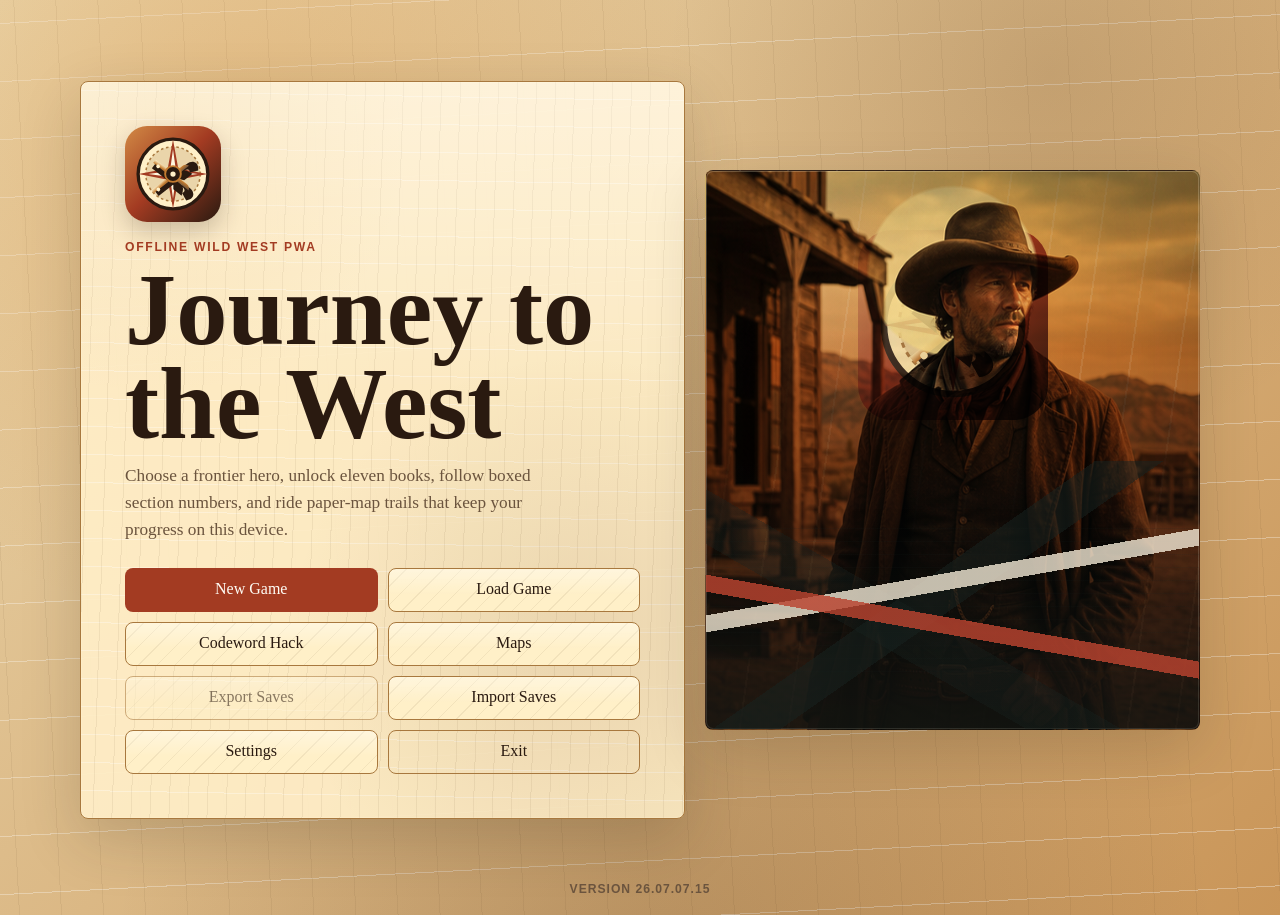
==== commit 87e39da2: "perf improvements" ====
--- a/index.html
+++ b/index.html
@@ -8,14 +8,16 @@
     <title>Journey to the West: Frontier Trails</title>
     <link rel="manifest" href="manifest.webmanifest">
     <link rel="icon" href="assets/compass.svg" type="image/svg+xml">
-    <link rel="stylesheet" href="styles.css">
+    <link rel="stylesheet" href="styles/styles.css">
   </head>
   <body>
     <div id="app" class="app" aria-live="polite">
       <noscript>This game needs JavaScript enabled to run.</noscript>
     </div>
-    <script src="version.js"></script>
-    <script src="data.js"></script>
-    <script src="app.js"></script>
+    <script src="scripts/version.js"></script>
+    <script src="scripts/data-core.js"></script>
+    <script src="scripts/story-data.js"></script>
+    <script src="scripts/engine.js"></script>
+    <script src="scripts/app.js"></script>
   </body>
 </html>
--- a/styles/styles.css
+++ b/styles/styles.css
@@ -0,0 +1,1039 @@
+:root {
+  color-scheme: light;
+  --bg: #ead5aa;
+  --bg-strong: #c99558;
+  --ink: #2a1a10;
+  --muted: #6b543e;
+  --line: #a8783e;
+  --panel: rgba(255, 238, 199, 0.93);
+  --panel-solid: #fff0c8;
+  --accent: #a33b22;
+  --accent-2: #3f6f5c;
+  --accent-3: #c27a2f;
+  --danger: #7f211a;
+  --shadow: 0 20px 60px rgba(38, 32, 22, 0.18);
+  --radius: 8px;
+  --font-size: 16px;
+  --paper-fleck: rgba(94, 68, 35, 0.08);
+  --paper-fiber: rgba(255, 255, 255, 0.32);
+  --paper-stain: rgba(94, 54, 20, 0.11);
+  --surface-sheen: rgba(255, 255, 255, 0.38);
+  --photo-wash: rgba(255, 235, 180, 0.22);
+}
+
+body.dark {
+  color-scheme: dark;
+  --bg: #1d1510;
+  --bg-strong: #332217;
+  --ink: #f9e8c7;
+  --muted: #d7bc90;
+  --line: #6f4d2a;
+  --panel: rgba(42, 29, 20, 0.95);
+  --panel-solid: #2a1d14;
+  --accent: #df6a3a;
+  --accent-2: #7db098;
+  --accent-3: #dda34e;
+  --danger: #f07c58;
+  --shadow: 0 20px 60px rgba(0, 0, 0, 0.35);
+  --paper-fleck: rgba(255, 230, 184, 0.055);
+  --paper-fiber: rgba(255, 255, 255, 0.08);
+  --paper-stain: rgba(255, 199, 113, 0.08);
+  --surface-sheen: rgba(255, 255, 255, 0.06);
+  --photo-wash: rgba(255, 209, 132, 0.08);
+}
+
+* {
+  box-sizing: border-box;
+}
+
+html {
+  min-height: 100%;
+  background: var(--bg);
+}
+
+body {
+  min-height: 100vh;
+  margin: 0;
+  color: var(--ink);
+  font: var(--font-size)/1.55 Georgia, "Times New Roman", serif;
+  background:
+    radial-gradient(ellipse at 52% 118%, rgba(42, 26, 16, 0.18), transparent 35rem),
+    radial-gradient(circle at 18% 16%, rgba(214, 132, 45, 0.26), transparent 30rem),
+    radial-gradient(circle at 82% 8%, rgba(83, 55, 30, 0.16), transparent 24rem),
+    radial-gradient(circle at 42% 46%, var(--paper-stain), transparent 18rem),
+    repeating-linear-gradient(87deg, transparent 0 19px, var(--paper-fleck) 19px 20px, transparent 20px 42px),
+    repeating-linear-gradient(177deg, transparent 0 23px, var(--paper-fiber) 23px 24px, transparent 24px 58px),
+    linear-gradient(135deg, var(--bg), var(--bg-strong));
+}
+
+button,
+input,
+select {
+  font: inherit;
+}
+
+button {
+  min-height: 44px;
+  border: 1px solid var(--line);
+  border-radius: var(--radius);
+  color: var(--ink);
+  background:
+    linear-gradient(180deg, var(--surface-sheen), transparent 60%),
+    repeating-linear-gradient(135deg, transparent 0 12px, var(--paper-fleck) 12px 13px),
+    var(--panel-solid);
+  cursor: pointer;
+}
+
+button:hover,
+button:focus-visible {
+  border-color: var(--accent-2);
+  outline: 2px solid rgba(47, 117, 105, 0.2);
+  outline-offset: 2px;
+}
+
+button:disabled {
+  cursor: not-allowed;
+  opacity: 0.55;
+}
+
+.app {
+  min-height: 100vh;
+}
+
+.visually-hidden {
+  position: absolute;
+  width: 1px;
+  height: 1px;
+  padding: 0;
+  margin: -1px;
+  overflow: hidden;
+  clip: rect(0 0 0 0);
+  white-space: nowrap;
+  border: 0;
+}
+
+.screen {
+  width: min(1120px, calc(100% - 32px));
+  min-height: 100vh;
+  margin: 0 auto;
+  padding: 32px 0;
+  display: grid;
+  align-content: center;
+  gap: 20px;
+}
+
+.title-screen {
+  grid-template-columns: minmax(0, 1.1fr) minmax(280px, 0.9fr);
+  align-items: center;
+}
+
+.hero-art {
+  min-height: 560px;
+  border-radius: 8px;
+  border: 1px solid rgba(23, 34, 31, 0.16);
+  position: relative;
+  overflow: hidden;
+  background:
+    linear-gradient(180deg, rgba(42, 26, 16, 0.02), rgba(42, 26, 16, 0.12)),
+    url("../assets/frontier-picture-atlas.png") left top / 214% 214% no-repeat,
+    radial-gradient(circle at 50% 18%, rgba(255, 238, 171, 0.86) 0 5.2rem, transparent 5.4rem),
+    radial-gradient(circle at 18% 16%, rgba(255, 255, 255, 0.32), transparent 14rem),
+    url("../assets/compass.svg") center 16% / 190px 190px no-repeat,
+    repeating-linear-gradient(98deg, transparent 0 14px, rgba(255, 255, 255, 0.12) 14px 16px, transparent 16px 48px),
+    linear-gradient(180deg, #f2cf77 0%, #d4873e 32%, #9b6841 62%, #3b2418 100%);
+  background-blend-mode: soft-light, multiply, normal, normal, normal, normal, normal;
+  box-shadow:
+    inset 0 0 0 1px rgba(255, 247, 223, 0.2),
+    inset 0 -92px 130px rgba(42, 26, 16, 0.28),
+    var(--shadow);
+}
+
+.hero-art::before,
+.hero-art::after {
+  content: "";
+  position: absolute;
+  inset: auto -10% 0;
+  height: 48%;
+  background:
+    linear-gradient(145deg, transparent 0 45%, rgba(23, 34, 31, 0.52) 45% 52%, transparent 52%),
+    linear-gradient(30deg, transparent 0 35%, rgba(23, 34, 31, 0.34) 35% 44%, transparent 44%),
+    linear-gradient(180deg, transparent, rgba(23, 34, 31, 0.42));
+}
+
+.hero-art::after {
+  inset: auto 0 8%;
+  height: 28%;
+  background:
+    linear-gradient(10deg, transparent 0 38%, rgba(185, 67, 47, 0.82) 38% 45%, transparent 45%),
+    linear-gradient(170deg, transparent 0 36%, rgba(246, 236, 216, 0.78) 36% 43%, transparent 43%),
+    repeating-linear-gradient(0deg, transparent 0 12px, rgba(23, 34, 31, 0.1) 12px 13px);
+}
+
+.title-copy,
+.panel {
+  border: 1px solid var(--line);
+  border-radius: var(--radius);
+  background:
+    linear-gradient(180deg, var(--surface-sheen), transparent 42%),
+    radial-gradient(circle at 12% 8%, rgba(214, 154, 45, 0.1), transparent 16rem),
+    radial-gradient(circle at 82% 76%, var(--paper-stain), transparent 18rem),
+    repeating-linear-gradient(92deg, transparent 0 18px, var(--paper-fleck) 18px 19px),
+    repeating-linear-gradient(1deg, transparent 0 27px, var(--paper-fiber) 27px 28px),
+    var(--panel);
+  box-shadow:
+    inset 0 0 0 1px rgba(255, 247, 223, 0.18),
+    var(--shadow);
+}
+
+.title-copy {
+  padding: clamp(22px, 5vw, 44px);
+}
+
+.app-logo {
+  width: 96px;
+  height: 96px;
+  display: block;
+  margin-bottom: 18px;
+  border-radius: 22px;
+  box-shadow: 0 10px 24px rgba(42, 26, 16, 0.22);
+}
+
+.eyebrow {
+  margin: 0 0 8px;
+  color: var(--accent);
+  font: 700 0.76rem/1.2 Arial, sans-serif;
+  letter-spacing: 0.14em;
+  text-transform: uppercase;
+}
+
+h1,
+h2,
+h3,
+p {
+  margin-top: 0;
+}
+
+h1 {
+  margin-bottom: 12px;
+  font-size: clamp(2.8rem, 8vw, 6.4rem);
+  line-height: 0.92;
+}
+
+h2 {
+  margin-bottom: 8px;
+  font-size: clamp(1.6rem, 4vw, 2.8rem);
+  line-height: 1.02;
+}
+
+h3 {
+  margin-bottom: 8px;
+  font-size: 1.1rem;
+}
+
+.subtitle {
+  max-width: 52ch;
+  color: var(--muted);
+  font-size: 1.08rem;
+}
+
+.menu-grid {
+  display: grid;
+  grid-template-columns: repeat(2, minmax(0, 1fr));
+  gap: 10px;
+  margin-top: 24px;
+}
+
+.primary {
+  color: #fffdf6;
+  border-color: transparent;
+  background: var(--accent);
+}
+
+.secondary {
+  color: #fffdf6;
+  border-color: transparent;
+  background: var(--accent-2);
+}
+
+.tts-button {
+  color: #fffdf6;
+  border-color: transparent;
+  background:
+    radial-gradient(circle at 30% 20%, rgba(255, 255, 255, 0.22), transparent 34%),
+    repeating-linear-gradient(135deg, transparent 0 8px, rgba(255, 247, 223, 0.08) 8px 9px),
+    linear-gradient(180deg, #7f4b24, #4b2a18);
+}
+
+.tts-button.speaking {
+  background:
+    radial-gradient(circle at 30% 20%, rgba(255, 255, 255, 0.28), transparent 34%),
+    repeating-linear-gradient(135deg, transparent 0 8px, rgba(255, 247, 223, 0.1) 8px 9px),
+    linear-gradient(180deg, var(--accent), #652214);
+  box-shadow:
+    inset 0 0 0 1px rgba(255, 247, 223, 0.18),
+    0 0 0 3px color-mix(in srgb, var(--accent), transparent 72%);
+}
+
+.quiet {
+  background: transparent;
+}
+
+.danger {
+  color: #fffdf6;
+  border-color: transparent;
+  background: var(--danger);
+}
+
+.topbar {
+  display: flex;
+  align-items: flex-start;
+  justify-content: space-between;
+  gap: 16px;
+}
+
+.screen-toolbar {
+  grid-column: 1 / -1;
+  display: flex;
+  justify-content: flex-end;
+  gap: 10px;
+}
+
+.panel {
+  padding: clamp(18px, 4vw, 32px);
+}
+
+.hero-grid,
+.save-grid,
+.book-grid,
+.section-grid,
+.online-grid {
+  display: grid;
+  grid-template-columns: repeat(auto-fit, minmax(230px, 1fr));
+  gap: 14px;
+}
+
+.hero-card,
+.save-card,
+.book-card,
+.choice-card,
+.stat-card,
+.section-node {
+  border: 1px solid var(--line);
+  border-radius: var(--radius);
+  padding: 16px;
+  background:
+    linear-gradient(180deg, var(--surface-sheen), transparent 52%),
+    repeating-linear-gradient(145deg, transparent 0 15px, var(--paper-fleck) 15px 16px),
+    var(--panel-solid);
+}
+
+.hero-card {
+  display: grid;
+  gap: 12px;
+}
+
+.hero-card header,
+.game-layout header {
+  display: flex;
+  align-items: flex-start;
+  justify-content: space-between;
+  gap: 12px;
+}
+
+.role,
+.meta,
+.muted {
+  color: var(--muted);
+}
+
+.stat-list {
+  display: grid;
+  gap: 8px;
+  margin: 0;
+}
+
+.stat-row {
+  display: grid;
+  grid-template-columns: 92px 1fr auto;
+  gap: 10px;
+  align-items: center;
+}
+
+.bar {
+  height: 9px;
+  border-radius: 99px;
+  overflow: hidden;
+  background: color-mix(in srgb, var(--line), transparent 35%);
+}
+
+.bar span {
+  display: block;
+  height: 100%;
+  width: var(--value);
+  background: linear-gradient(90deg, var(--accent-2), var(--accent-3));
+}
+
+.game-layout {
+  grid-template-columns: minmax(250px, 0.34fr) minmax(0, 0.66fr);
+  align-content: start;
+}
+
+.sidebar {
+  display: grid;
+  gap: 14px;
+}
+
+.story-text {
+  font-size: 1.12rem;
+}
+
+.story-scene {
+  min-height: 218px;
+  margin: 20px 0;
+  border-radius: 8px;
+  border: 1px solid color-mix(in srgb, var(--line), #2a1a10 16%);
+  background:
+    linear-gradient(180deg, var(--photo-wash), rgba(42, 26, 16, 0.24)),
+    url("../assets/frontier-picture-atlas.png") var(--scene-photo-position, right bottom) / 210% 210% no-repeat,
+    var(--scene-texture),
+    repeating-linear-gradient(135deg, transparent 0 18px, rgba(255, 255, 255, 0.12) 18px 20px),
+    linear-gradient(120deg, rgba(185, 67, 47, 0.15), rgba(47, 117, 105, 0.2));
+  background-blend-mode: soft-light, multiply, normal, normal, normal;
+  position: relative;
+  isolation: isolate;
+  overflow: hidden;
+  box-shadow:
+    inset 0 0 0 1px rgba(255, 247, 223, 0.2),
+    inset 0 -82px 90px rgba(42, 26, 16, 0.26),
+    0 14px 30px rgba(42, 26, 16, 0.13);
+}
+
+.story-scene::after {
+  content: "";
+  position: absolute;
+  inset: 0;
+  background:
+    linear-gradient(90deg, rgba(255, 247, 223, 0.16), transparent 19%, transparent 80%, rgba(42, 26, 16, 0.24)),
+    radial-gradient(circle at 18% 22%, rgba(255, 255, 255, 0.16), transparent 10rem),
+    repeating-linear-gradient(90deg, transparent 0 34px, rgba(23, 34, 31, 0.05) 34px 35px),
+    repeating-linear-gradient(0deg, transparent 0 13px, rgba(255, 248, 232, 0.04) 13px 14px);
+  box-shadow: inset 0 0 0 10px rgba(255, 248, 232, 0.09), inset 0 0 42px rgba(23, 34, 31, 0.24);
+  mix-blend-mode: soft-light;
+  pointer-events: none;
+}
+
+.story-scene::before {
+  content: attr(data-art);
+  position: absolute;
+  left: 20px;
+  bottom: 16px;
+  max-width: calc(100% - 40px);
+  padding: 7px 10px;
+  border: 1px solid rgba(255, 248, 232, 0.18);
+  border-radius: 6px;
+  color: rgba(255, 248, 232, 0.94);
+  background: rgba(42, 26, 16, 0.42);
+  font: 700 0.78rem/1.2 Arial, sans-serif;
+  letter-spacing: 0.16em;
+  text-transform: uppercase;
+  text-shadow: 0 2px 8px rgba(23, 34, 31, 0.65);
+  z-index: 1;
+}
+
+.story-scene[data-book="1"] {
+  --scene-photo-position: right bottom;
+  --scene-texture:
+    radial-gradient(circle at 78% 20%, rgba(255, 225, 131, 0.76) 0 3.8rem, transparent 4rem),
+    linear-gradient(150deg, transparent 0 48%, rgba(66, 87, 64, 0.42) 48% 55%, transparent 55%),
+    linear-gradient(20deg, transparent 0 36%, rgba(185, 67, 47, 0.5) 36% 42%, transparent 42%),
+    linear-gradient(180deg, #efd17f, #c99c65 48%, #6f8a75);
+}
+
+.story-scene[data-book="2"] {
+  --scene-photo-position: left bottom;
+  --scene-texture:
+    radial-gradient(circle at 76% 18%, rgba(238, 241, 206, 0.72) 0 2.8rem, transparent 3rem),
+    repeating-linear-gradient(0deg, rgba(255, 255, 255, 0.15) 0 2px, transparent 2px 16px),
+    linear-gradient(170deg, transparent 0 52%, rgba(240, 221, 156, 0.28) 52% 57%, transparent 57%),
+    linear-gradient(180deg, #263c54, #315f68 56%, #15272d);
+}
+
+.story-scene[data-book="3"] {
+  --scene-photo-position: right bottom;
+  --scene-texture:
+    radial-gradient(ellipse at 38% 28%, rgba(255, 255, 255, 0.8), transparent 11rem),
+    radial-gradient(ellipse at 72% 42%, rgba(255, 255, 255, 0.55), transparent 9rem),
+    linear-gradient(135deg, transparent 0 42%, rgba(172, 196, 203, 0.62) 42% 50%, transparent 50%),
+    linear-gradient(180deg, #93b7c6, #f2eee0 52%, #6d8e9a);
+}
+
+.story-scene[data-book="4"] {
+  --scene-photo-position: left bottom;
+  --scene-texture:
+    repeating-linear-gradient(90deg, rgba(255, 255, 255, 0.16) 0 2px, transparent 2px 28px),
+    linear-gradient(135deg, transparent 0 44%, rgba(210, 169, 74, 0.42) 44% 49%, transparent 49%),
+    linear-gradient(180deg, #2f7569, #91b88b 54%, #1d493d);
+}
+
+.story-scene[data-book="5"] {
+  --scene-photo-position: right bottom;
+  --scene-texture:
+    radial-gradient(circle at 26% 72%, rgba(227, 109, 78, 0.45), transparent 8rem),
+    repeating-linear-gradient(120deg, rgba(255, 255, 255, 0.08) 0 3px, transparent 3px 24px),
+    linear-gradient(35deg, transparent 0 40%, rgba(32, 34, 31, 0.64) 40% 48%, transparent 48%),
+    linear-gradient(180deg, #655d53, #2c302d 58%, #151817);
+}
+
+.story-scene[data-book="6"] {
+  --scene-photo-position: left bottom;
+  --scene-texture:
+    radial-gradient(circle at 50% 24%, rgba(255, 232, 156, 0.76) 0 4.4rem, transparent 4.7rem),
+    radial-gradient(ellipse at 50% 78%, rgba(236, 168, 178, 0.34), transparent 12rem),
+    repeating-linear-gradient(60deg, rgba(255, 255, 255, 0.11) 0 2px, transparent 2px 22px),
+    linear-gradient(180deg, #dfb46c, #d8898c 48%, #596f79);
+}
+
+.story-scene[data-book="7"] {
+  --scene-photo-position: right bottom;
+  --scene-texture:
+    radial-gradient(circle at 24% 24%, rgba(220, 220, 210, 0.34), transparent 8rem),
+    repeating-linear-gradient(110deg, rgba(255, 255, 255, 0.08) 0 3px, transparent 3px 22px),
+    linear-gradient(35deg, transparent 0 40%, rgba(62, 52, 48, 0.62) 40% 48%, transparent 48%),
+    linear-gradient(180deg, #7f7469, #4b433c 58%, #221b18);
+}
+
+.story-scene[data-book="8"] {
+  --scene-photo-position: right bottom;
+  --scene-texture:
+    radial-gradient(circle at 78% 22%, rgba(227, 109, 78, 0.38), transparent 7rem),
+    repeating-linear-gradient(20deg, rgba(255, 255, 255, 0.07) 0 2px, transparent 2px 18px),
+    linear-gradient(180deg, #6c4a37, #38271d 56%, #19100c);
+}
+
+.story-scene[data-book="9"] {
+  --scene-photo-position: left bottom;
+  --scene-texture:
+    radial-gradient(circle at 58% 28%, rgba(245, 236, 191, 0.65), transparent 7rem),
+    radial-gradient(ellipse at 48% 78%, rgba(210, 210, 194, 0.25), transparent 11rem),
+    repeating-linear-gradient(70deg, rgba(255, 255, 255, 0.1) 0 2px, transparent 2px 26px),
+    linear-gradient(180deg, #d4b36c, #a78355 54%, #6b5b54);
+}
+
+.story-scene[data-book="10"] {
+  --scene-photo-position: right bottom;
+  --scene-texture:
+    radial-gradient(circle at 76% 18%, rgba(255, 238, 171, 0.58), transparent 6rem),
+    repeating-linear-gradient(0deg, rgba(255, 255, 255, 0.1) 0 3px, transparent 3px 28px),
+    linear-gradient(160deg, transparent 0 48%, rgba(25, 25, 24, 0.58) 48% 54%, transparent 54%),
+    linear-gradient(180deg, #856044, #4d4a41 55%, #171918);
+}
+
+.story-scene[data-book="11"] {
+  --scene-photo-position: left bottom;
+  --scene-texture:
+    radial-gradient(circle at 50% 18%, rgba(255, 223, 127, 0.84), transparent 8rem),
+    linear-gradient(30deg, transparent 0 42%, rgba(126, 33, 26, 0.46) 42% 49%, transparent 49%),
+    repeating-linear-gradient(90deg, rgba(255, 255, 255, 0.09) 0 2px, transparent 2px 24px),
+    linear-gradient(180deg, #da9e56, #84412f 54%, #2d1812);
+}
+
+body.dark .story-scene::before {
+  color: rgba(245, 234, 216, 0.92);
+  background: rgba(18, 12, 9, 0.52);
+}
+
+.choices {
+  display: grid;
+  gap: 12px;
+}
+
+.choice-row {
+  display: grid;
+  grid-template-columns: minmax(64px, auto) minmax(0, 1fr);
+  gap: 12px;
+  align-items: stretch;
+  border: 1px solid var(--line);
+  border-radius: var(--radius);
+  padding: 12px;
+  background:
+    linear-gradient(180deg, var(--surface-sheen), transparent 52%),
+    radial-gradient(circle at 92% 12%, var(--paper-stain), transparent 9rem),
+    repeating-linear-gradient(0deg, transparent 0 15px, var(--paper-fleck) 15px 16px),
+    var(--panel-solid);
+  box-shadow:
+    inset 0 0 0 1px rgba(255, 247, 223, 0.18),
+    0 7px 18px rgba(42, 26, 16, 0.08);
+  cursor: pointer;
+}
+
+.choice-row p {
+  margin: 0;
+  display: grid;
+  align-content: center;
+  gap: 4px;
+}
+
+.choice-row span {
+  color: var(--muted);
+}
+
+.choice-row.locked {
+  color: var(--muted);
+}
+
+.choice-roll {
+  width: fit-content;
+  margin-top: 6px;
+}
+
+.choice-number {
+  min-width: 64px;
+  min-height: 64px;
+  padding: 6px;
+  display: grid;
+  place-items: center;
+  color: #fff7df;
+  border: 2px solid color-mix(in srgb, var(--accent-3), #fff 18%);
+  background:
+    radial-gradient(circle at 35% 25%, rgba(255, 255, 255, 0.26), transparent 32%),
+    repeating-linear-gradient(135deg, transparent 0 7px, rgba(255, 247, 223, 0.08) 7px 8px),
+    linear-gradient(180deg, var(--accent), #652214);
+  box-shadow:
+    inset 0 0 0 1px rgba(255, 247, 223, 0.18),
+    inset 0 -10px 16px rgba(42, 26, 16, 0.24);
+  font: 800 0.86rem/1 Arial, sans-serif;
+  letter-spacing: 0.04em;
+  text-transform: uppercase;
+}
+
+.choice-number:disabled {
+  opacity: 0.65;
+}
+
+.choice-row.locked .choice-number {
+  background:
+    radial-gradient(circle at 35% 25%, rgba(255, 255, 255, 0.16), transparent 32%),
+    linear-gradient(180deg, #87705a, #514033);
+}
+
+.choice-card {
+  width: 100%;
+  text-align: left;
+}
+
+.choice-card strong {
+  display: block;
+  margin-bottom: 4px;
+}
+
+.choice-card.locked {
+  color: var(--muted);
+}
+
+.inventory-list,
+.code-list,
+.flag-list {
+  display: flex;
+  flex-wrap: wrap;
+  gap: 8px;
+  margin: 0;
+  padding: 0;
+  list-style: none;
+}
+
+.pill {
+  border: 1px solid var(--line);
+  border-radius: 999px;
+  padding: 4px 10px;
+  background:
+    linear-gradient(180deg, var(--surface-sheen), transparent),
+    color-mix(in srgb, var(--panel-solid), var(--accent-3) 9%);
+  font: 700 0.78rem/1.3 Arial, sans-serif;
+}
+
+.form-row {
+  display: grid;
+  gap: 8px;
+  margin: 12px 0;
+}
+
+input,
+select {
+  min-height: 44px;
+  width: 100%;
+  border: 1px solid var(--line);
+  border-radius: var(--radius);
+  padding: 8px 12px;
+  color: var(--ink);
+  background: var(--panel-solid);
+}
+
+.actions {
+  display: flex;
+  flex-wrap: wrap;
+  gap: 10px;
+  margin-top: 16px;
+}
+
+.book-card.locked,
+.section-node.locked {
+  opacity: 0.58;
+}
+
+.section-node.visited {
+  border-color: var(--accent-2);
+}
+
+.section-node.current {
+  border-color: var(--accent);
+  box-shadow: inset 0 0 0 2px color-mix(in srgb, var(--accent), transparent 35%);
+}
+
+.compact-sections {
+  grid-template-columns: repeat(auto-fit, minmax(112px, 1fr));
+}
+
+.map-card {
+  display: grid;
+  align-content: start;
+  gap: 12px;
+}
+
+.world-map {
+  min-height: 260px;
+  border: 1px solid var(--line);
+  border-radius: var(--radius);
+  position: relative;
+  isolation: isolate;
+  overflow: hidden;
+  background:
+    linear-gradient(180deg, rgba(255, 235, 183, 0.18), rgba(42, 26, 16, 0.26)),
+    url("../assets/frontier-picture-atlas.png") left bottom / 212% 212% no-repeat,
+    var(--map-texture),
+    repeating-linear-gradient(90deg, transparent 0 24px, rgba(255, 255, 255, 0.1) 24px 25px),
+    linear-gradient(135deg, color-mix(in srgb, var(--accent-2), transparent 20%), color-mix(in srgb, var(--accent-3), transparent 18%));
+  background-blend-mode: soft-light, multiply, normal, normal, normal;
+  box-shadow:
+    inset 0 0 0 1px rgba(255, 248, 232, 0.18),
+    inset 0 0 56px rgba(23, 34, 31, 0.26),
+    0 12px 26px rgba(42, 26, 16, 0.12);
+}
+
+.world-map::before,
+.world-map::after {
+  content: "";
+  position: absolute;
+  inset: 0;
+  pointer-events: none;
+}
+
+.world-map::before {
+  background:
+    radial-gradient(circle at 76% 68%, rgba(42, 26, 16, 0.22), transparent 10rem),
+    radial-gradient(circle at 22% 22%, rgba(255, 255, 255, 0.18), transparent 9rem),
+    repeating-linear-gradient(32deg, transparent 0 20px, rgba(23, 34, 31, 0.07) 20px 21px),
+    repeating-linear-gradient(0deg, transparent 0 14px, rgba(255, 248, 232, 0.04) 14px 15px);
+  mix-blend-mode: soft-light;
+}
+
+.world-map::after {
+  border: 12px solid rgba(255, 248, 232, 0.2);
+  box-shadow: inset 0 0 0 1px rgba(23, 34, 31, 0.18);
+}
+
+.world-map[data-book="1"] {
+  --map-texture:
+    radial-gradient(circle at 18% 28%, rgba(255, 226, 138, 0.78), transparent 8rem),
+    linear-gradient(18deg, transparent 0 44%, rgba(111, 138, 117, 0.55) 44% 50%, transparent 50%),
+    linear-gradient(160deg, transparent 0 54%, rgba(185, 67, 47, 0.42) 54% 60%, transparent 60%),
+    linear-gradient(180deg, #e9c16f, #c99156 48%, #799777);
+}
+
+.world-map[data-book="2"] {
+  --map-texture:
+    radial-gradient(circle at 78% 22%, rgba(238, 241, 206, 0.72), transparent 5rem),
+    repeating-linear-gradient(6deg, rgba(255, 255, 255, 0.18) 0 4px, transparent 4px 22px),
+    linear-gradient(110deg, transparent 0 42%, rgba(230, 206, 137, 0.28) 42% 48%, transparent 48%),
+    linear-gradient(180deg, #263c54, #33727b 58%, #15272d);
+}
+
+.world-map[data-book="3"] {
+  --map-texture:
+    radial-gradient(ellipse at 28% 32%, rgba(255, 255, 255, 0.86), transparent 9rem),
+    radial-gradient(ellipse at 68% 46%, rgba(255, 255, 255, 0.58), transparent 8rem),
+    linear-gradient(136deg, transparent 0 42%, rgba(106, 137, 151, 0.45) 42% 49%, transparent 49%),
+    linear-gradient(180deg, #84adbe, #f3eedf 54%, #7498a2);
+}
+
+.world-map[data-book="4"] {
+  --map-texture:
+    repeating-linear-gradient(90deg, rgba(255, 255, 255, 0.18) 0 2px, transparent 2px 28px),
+    repeating-linear-gradient(0deg, transparent 0 30px, rgba(29, 73, 61, 0.22) 30px 32px),
+    linear-gradient(135deg, transparent 0 43%, rgba(225, 175, 82, 0.46) 43% 48%, transparent 48%),
+    linear-gradient(180deg, #2f7569, #94bd8e 55%, #1d493d);
+}
+
+.world-map[data-book="5"] {
+  --map-texture:
+    radial-gradient(circle at 30% 72%, rgba(227, 109, 78, 0.48), transparent 8rem),
+    repeating-linear-gradient(124deg, rgba(255, 255, 255, 0.08) 0 3px, transparent 3px 24px),
+    linear-gradient(38deg, transparent 0 40%, rgba(32, 34, 31, 0.64) 40% 48%, transparent 48%),
+    linear-gradient(180deg, #655d53, #30322f 58%, #151817);
+}
+
+.world-map[data-book="6"] {
+  --map-texture:
+    radial-gradient(circle at 50% 24%, rgba(255, 232, 156, 0.78), transparent 7rem),
+    radial-gradient(ellipse at 50% 78%, rgba(236, 168, 178, 0.42), transparent 12rem),
+    repeating-linear-gradient(60deg, rgba(255, 255, 255, 0.12) 0 2px, transparent 2px 22px),
+    linear-gradient(180deg, #dfb46c, #d8898c 48%, #596f79);
+}
+
+.world-map[data-book="7"] {
+  --map-texture:
+    radial-gradient(circle at 24% 24%, rgba(220, 220, 210, 0.34), transparent 8rem),
+    repeating-linear-gradient(110deg, rgba(255, 255, 255, 0.08) 0 3px, transparent 3px 22px),
+    linear-gradient(35deg, transparent 0 40%, rgba(62, 52, 48, 0.62) 40% 48%, transparent 48%),
+    linear-gradient(180deg, #7f7469, #4b433c 58%, #221b18);
+}
+
+.world-map[data-book="8"] {
+  --map-texture:
+    radial-gradient(circle at 78% 22%, rgba(227, 109, 78, 0.38), transparent 7rem),
+    repeating-linear-gradient(20deg, rgba(255, 255, 255, 0.07) 0 2px, transparent 2px 18px),
+    linear-gradient(180deg, #6c4a37, #38271d 56%, #19100c);
+}
+
+.world-map[data-book="9"] {
+  --map-texture:
+    radial-gradient(circle at 58% 28%, rgba(245, 236, 191, 0.65), transparent 7rem),
+    radial-gradient(ellipse at 48% 78%, rgba(210, 210, 194, 0.25), transparent 11rem),
+    repeating-linear-gradient(70deg, rgba(255, 255, 255, 0.1) 0 2px, transparent 2px 26px),
+    linear-gradient(180deg, #d4b36c, #a78355 54%, #6b5b54);
+}
+
+.world-map[data-book="10"] {
+  --map-texture:
+    radial-gradient(circle at 76% 18%, rgba(255, 238, 171, 0.58), transparent 6rem),
+    repeating-linear-gradient(0deg, rgba(255, 255, 255, 0.1) 0 3px, transparent 3px 28px),
+    linear-gradient(160deg, transparent 0 48%, rgba(25, 25, 24, 0.58) 48% 54%, transparent 54%),
+    linear-gradient(180deg, #856044, #4d4a41 55%, #171918);
+}
+
+.world-map[data-book="11"] {
+  --map-texture:
+    radial-gradient(circle at 50% 18%, rgba(255, 223, 127, 0.84), transparent 8rem),
+    linear-gradient(30deg, transparent 0 42%, rgba(126, 33, 26, 0.46) 42% 49%, transparent 49%),
+    repeating-linear-gradient(90deg, rgba(255, 255, 255, 0.09) 0 2px, transparent 2px 24px),
+    linear-gradient(180deg, #da9e56, #84412f 54%, #2d1812);
+}
+
+.map-route {
+  position: absolute;
+  left: 10%;
+  right: 8%;
+  top: 52%;
+  height: 4px;
+  border-radius: 999px;
+  background:
+    repeating-linear-gradient(90deg, rgba(65, 37, 20, 0.76) 0 16px, transparent 16px 24px),
+    linear-gradient(90deg, rgba(255, 248, 232, 0.74), rgba(255, 248, 232, 0.38));
+  box-shadow:
+    0 0 0 1px rgba(255, 248, 232, 0.24),
+    0 0 0 2px rgba(23, 34, 31, 0.16),
+    0 8px 18px rgba(23, 34, 31, 0.16);
+  transform: rotate(-8deg);
+}
+
+.map-pin {
+  position: absolute;
+  left: var(--x);
+  top: var(--y);
+  width: 34px;
+  height: 34px;
+  min-height: 34px;
+  padding: 0;
+  display: grid;
+  place-items: center;
+  border: 2px solid rgba(255, 248, 232, 0.84);
+  border-radius: 50%;
+  color: #fffdf6;
+  background:
+    radial-gradient(circle at 35% 28%, rgba(255, 255, 255, 0.45), transparent 35%),
+    repeating-linear-gradient(135deg, transparent 0 7px, rgba(255, 248, 232, 0.08) 7px 8px),
+    var(--accent);
+  box-shadow:
+    inset 0 0 0 1px rgba(42, 26, 16, 0.18),
+    0 8px 16px rgba(23, 34, 31, 0.24),
+    0 0 0 4px rgba(42, 26, 16, 0.12);
+  transform: translate(-50%, -50%);
+  z-index: 2;
+}
+
+.map-pin span {
+  font: 700 0.66rem/1 Arial, sans-serif;
+}
+
+.map-pin:disabled {
+  opacity: 0.54;
+}
+
+.map-pin.visited {
+  background:
+    radial-gradient(circle at 35% 28%, rgba(255, 255, 255, 0.45), transparent 35%),
+    var(--accent-2);
+}
+
+.map-name {
+  position: absolute;
+  left: 14px;
+  right: 14px;
+  bottom: 12px;
+  z-index: 2;
+  color: rgba(255, 253, 246, 0.92);
+  font: 700 0.82rem/1.2 Arial, sans-serif;
+  letter-spacing: 0.12em;
+  text-transform: uppercase;
+  text-shadow: 0 2px 8px rgba(23, 34, 31, 0.45);
+}
+
+.map-regions {
+  display: flex;
+  flex-wrap: wrap;
+  gap: 8px;
+  margin: 0;
+  padding: 0;
+  list-style: none;
+}
+
+.map-regions li {
+  border: 1px solid var(--line);
+  border-radius: 999px;
+  padding: 3px 9px;
+  color: var(--muted);
+  background: color-mix(in srgb, var(--panel-solid), transparent 18%);
+  font: 700 0.74rem/1.3 Arial, sans-serif;
+}
+
+.toast {
+  margin-top: 12px;
+  color: var(--accent-2);
+  font-weight: 700;
+}
+
+.install-status {
+  padding: 12px;
+  border: 1px dashed var(--line);
+  border-radius: var(--radius);
+  color: var(--muted);
+}
+
+.leaderboard-list {
+  display: grid;
+  gap: 8px;
+  margin: 18px 0 0;
+  padding-left: 24px;
+}
+
+.leaderboard-list li {
+  display: grid;
+  grid-template-columns: minmax(0, 1fr) minmax(72px, auto);
+  gap: 4px 12px;
+  align-items: baseline;
+  padding: 10px 0;
+  border-bottom: 1px solid var(--line);
+}
+
+.leaderboard-list span {
+  grid-column: 1 / -1;
+  color: var(--muted);
+  font-size: 0.9rem;
+}
+
+.chat-log {
+  display: grid;
+  gap: 10px;
+  max-height: 380px;
+  overflow: auto;
+  padding: 12px;
+  border: 1px solid var(--line);
+  border-radius: var(--radius);
+  background: color-mix(in srgb, var(--panel-solid), transparent 20%);
+}
+
+.chat-message {
+  display: grid;
+  gap: 2px;
+  padding-bottom: 10px;
+  border-bottom: 1px solid color-mix(in srgb, var(--line), transparent 35%);
+}
+
+.chat-message span {
+  overflow-wrap: anywhere;
+}
+
+.version-footer {
+  width: min(1120px, calc(100% - 32px));
+  margin: -18px auto 0;
+  padding: 0 0 18px;
+  color: var(--muted);
+  font: 700 0.76rem/1.2 Arial, sans-serif;
+  letter-spacing: 0.08em;
+  text-align: center;
+  text-transform: uppercase;
+}
+
+@media (prefers-reduced-motion: no-preference) {
+  body:not(.reduce-motion) button,
+  body:not(.reduce-motion) .hero-card,
+  body:not(.reduce-motion) .choice-row,
+  body:not(.reduce-motion) .choice-card {
+    transition: transform 140ms ease, border-color 140ms ease, box-shadow 140ms ease;
+  }
+
+  body:not(.reduce-motion) button:hover,
+  body:not(.reduce-motion) .hero-card:hover,
+  body:not(.reduce-motion) .choice-row:hover,
+  body:not(.reduce-motion) .choice-card:hover {
+    transform: translateY(-1px);
+  }
+}
+
+@media (max-width: 820px) {
+  .screen,
+  .title-screen,
+  .game-layout {
+    grid-template-columns: 1fr;
+  }
+
+  .screen {
+    width: min(100% - 20px, 680px);
+    padding: 16px 0;
+    align-content: start;
+  }
+
+  .hero-art {
+    min-height: 260px;
+    order: -1;
+  }
+
+  .menu-grid {
+    grid-template-columns: 1fr;
+  }
+
+  .topbar {
+    display: grid;
+  }
+
+  .choice-row {
+    grid-template-columns: 1fr;
+  }
+
+  .choice-number {
+    width: 100%;
+  }
+
+  h1 {
+    font-size: clamp(2.4rem, 18vw, 4rem);
+  }
+}
